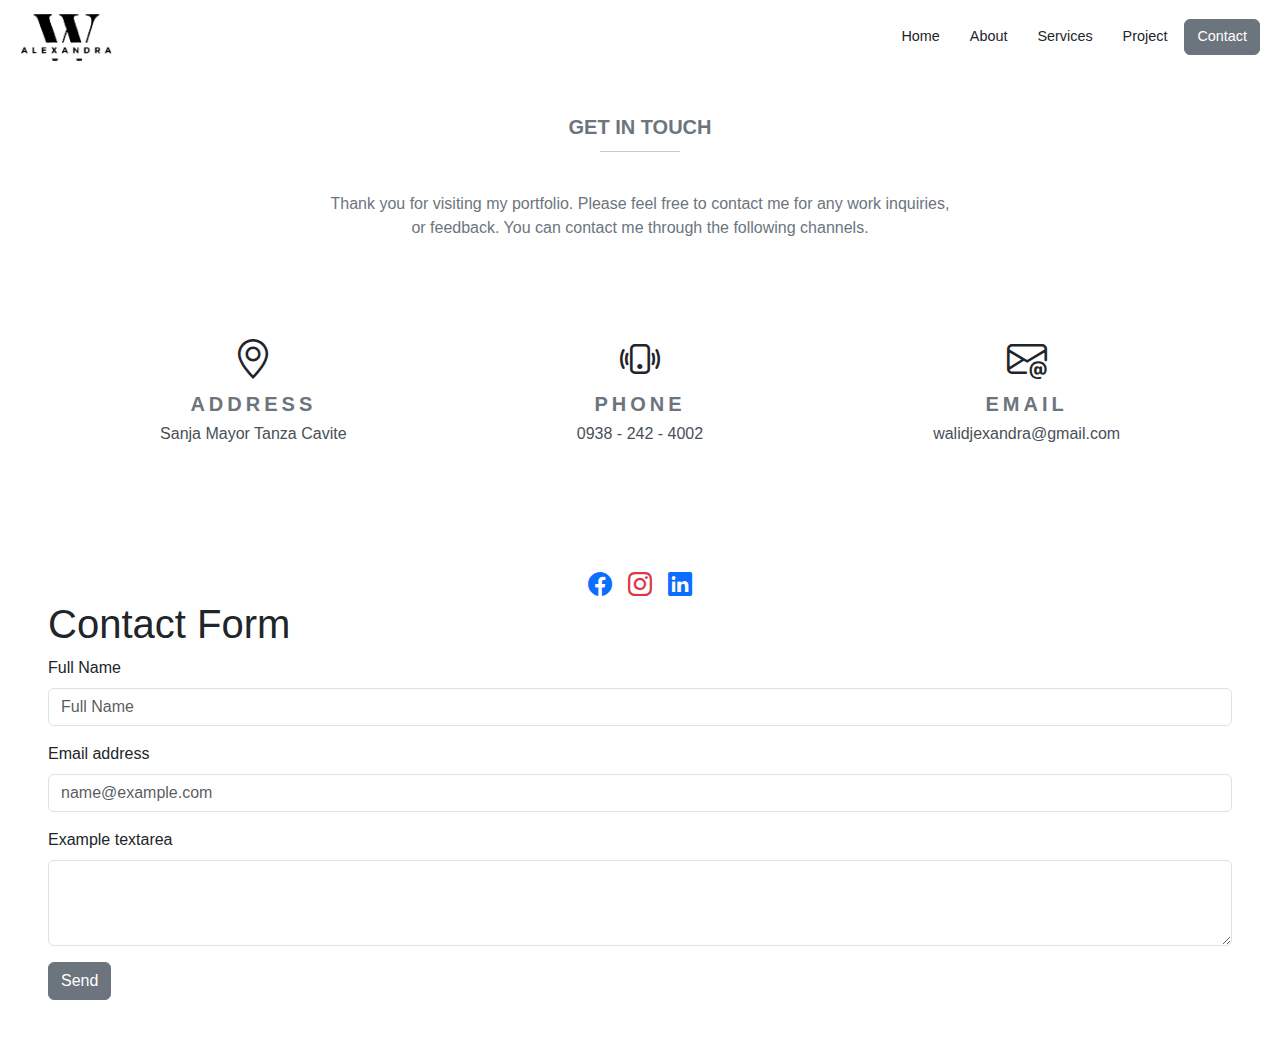
==== contact.html @ 41709610 "init" ====
<!DOCTYPE html>
<html lang="en">
<head>
    <meta charset="UTF-8">
    <meta http-equiv="X-UA-Compatible" content="IE=edge">
    <meta name="viewport" content="width=device-width, initial-scale=1.0">
    <title>Document</title>
    <link rel="stylesheet" href="css/contact.css">
    <link rel="stylesheet" href="https://cdn.jsdelivr.net/npm/bootstrap@5.3.0-alpha3/dist/css/bootstrap.min.css">
    <link rel="preconnect" href="https://fonts.googleapis.com">
    <link rel="stylesheet" href="https://cdn.jsdelivr.net/npm/bootstrap-icons@1.10.4/font/bootstrap-icons.css">
</head>
<body class="">
    <div class="h-100 w-100 ">
        <div>
            <nav id="navbar-example2" class="navbar navbar-expand-lg" style="margin-left: 20px; margin-right: 20px">
                <div>
                    <a href="index.html">
                        <img src="images/logo3.png" class="navbar-brand" style="height: 58px;">
                    </a>
                </div>

                <button class="navbar-toggler" type="button" data-bs-toggle="collapse" data-bs-target="#navbarScroll" aria-controls="navbarScroll" aria-expanded="false" aria-label="Toggle navigation">
                    <span class="navbar-toggler-icon"></span>
                </button>
                    
                <div class="collapse navbar-collapse" id="navbarScroll">
                    <ul class="nav nav-pills me-auto my-2 my-lg-0  gap-1 d-flex justify-content-end w-100" style="--bs-scroll-height: 100px;">
                        <li class="nav-item">
                            <a class="btn" href="index.html">Home</a>
                        </li>
                        <li class="nav-item">
                            <a class="btn" href="about.html">About</a>
                        </li>
                        <li class="nav-item">
                            <a class="btn" href="services.html">Services</a>
                        </li>
                        <li class="nav-item">
                            <a class="btn" href="project.html">Project</a>
                        </li>
                        <li class="nav-item">
                            <a class="btn btn-outline-secondary active" href="contact.html">Contact</a>
                        </li>
                    </ul>
                </div>
            </nav>
        </div>
        <div style="height: 88.8vh;">
            <div class=" p-5">
                <div class="">
                    <p class="text-secondary text-center fs-5 fw-bold mb-2" style="margin-top: -10px;">
                        GET IN TOUCH
                        <div style="margin-top: -15px;">
                            <div class="w-100 d-flex justify-content-center" >
                                <hr style="width: 80px">
                            </div>
                        </div>
                        <p class="text-secondary text-center fs-6 mt-4">Thank you for visiting my portfolio. Please feel free to contact me for any work inquiries, <br> or feedback. You can contact me through the following channels.</p>
                    </p>
                </div>   

                
                <div class="row row-cols-1 row-cols-md-3 g-4 mt-4 p-4 mb-5">
                    <div class="col">
                        <div class="card p-4">
                            <i class="bi bi-geo-alt h1 text-center"></i>
                            <h5 class="fw-bold text-center text-secondary">ADDRESS</h5>
                            <h6 class="text-center text-dark-emphasis">Sanja Mayor Tanza Cavite</h6>
                        </div>
                    </div>
                    <div class="col">
                        <div class="card p-4">
                            <!-- <i class="bi bi-geo-alt h1 text-center"></i> -->
                            <i class="bi bi-phone-vibrate h1 text-center"></i>
                            <h5 class="fw-bold text-center text-secondary">PHONE</h5>
                            <h6 class="text-center text-dark-emphasis">0938 - 242 - 4002</h6>
                        </div>
                    </div>
                    <div class="col">
                        <div class="card p-4">
                            <i class="bi bi-envelope-at  h1 text-center"></i>
                            <h5 class="fw-bold text-center text-secondary">EMAIL</h5>
                            <h6 class="text-center text-dark-emphasis">walidjexandra@gmail.com</h6>
                        </div>
                    </div>
                </div>
                <div class="mt-5 pt-4 d-flex justify-content-center gap-3">
                    <div>
                        <a href="https://www.facebook.com/xandra.walidje/"><i class="bi bi-facebook h4"></i></a>
                    </div>
                    <div>
                        <a href="https://www.instagram.com/xandrawalidje_/"><i class="bi bi-instagram h4 text-danger"></i></a>
                    </div>
                    <div>
                        <a href="https://www.linkedin.com/in/alexandra-walidje-43aaa2268//"><i class="bi bi-linkedin h4"></i></a>
                    </div>
                </div>

                <div>
                    <h1>Contact Form</h1>
                    <form action="https://formsubmit.co/walidjexandra@gmail.com" method="POST">
                        <!-- <input type="text" name="Name" placeholder="Full Name" required>
                        <input type="email" name="Email" placeholder="Email" required>
                        <textarea name="Message" placeholder="Message" cols="30" rows="10" required></textarea>
                        <button type="submit">Send</button> -->
                        <div class="mb-3">
                            <label class="form-label">Full Name</label>
                            <input type="text" class="form-control" name="name"  placeholder="Full Name">
                        </div>
                        <div class="mb-3">
                            <label class="form-label">Email address</label>
                            <input type="email" class="form-control" name="Email"  placeholder="name@example.com">
                        </div>
                        <div class="mb-3">
                            <label for="exampleFormControlTextarea1" class="form-label">Example textarea</label>
                            <textarea class="form-control" name="Message" rows="3"></textarea>
                        </div>
                        <button type="submit" class="btn btn-secondary">Send</button>
                    </form>
                </div>
                <!-- <h1>Contact Form</h1>
                <div class="mb-3">
                    <label for="exampleFormControlInput1" class="form-label">Email address</label>
                    <input type="email" class="form-control" name="Email"  placeholder="name@example.com">
                </div>
                <div class="mb-3">
                    <label for="exampleFormControlTextarea1" class="form-label">Example textarea</label>
                    <textarea class="form-control" name="Message" rows="3"></textarea>
                </div>
                <button type="submit">Send</button> -->


                <!-- <div class="container card mb-3 mt-5" style="max-width: 740px;">
                    <div class="row g-0 bg-secondary text-white ">
                        <div class="col-md-2">
                            <i class="bi bi-telephone-fill fs-1 d-flex justify-content-center align-items-center h-100"></i>
                        </div>
                        <div class="col-md-8">
                            <div class="card-body">
                            <h5 class="card-title">Card title</h5>
                            <p class="card-text">This is a wider card with supporting text below as a natural lead-in to additional content. This content is a little bit longer.</p>
                            <p class="card-text"><small class="text-body-secondary">Last updated 3 mins ago</small></p>
                            </div>
                        </div>
                    </div>
                </div> -->
            </div>
        </div>
    </div>
    <script src="https://cdn.jsdelivr.net/npm/bootstrap@5.3.0-alpha3/dist/js/bootstrap.bundle.min.js"></script>
</body>
</html>
---- css/contact.css ----
*{
    margin: 0;
    padding: 0;
    text-decoration: none;
    list-style: none;
    font-family: 'Merriweather', sans-serif;
}

/* HEADER */

.navbar a{
    /* color: white; */
    font-size: .9rem;
}

.nav a:hover{
    color: rgb(203, 203, 203);
}

.row .card{
    border: none;
}

h5{
    letter-spacing: 4px;
}
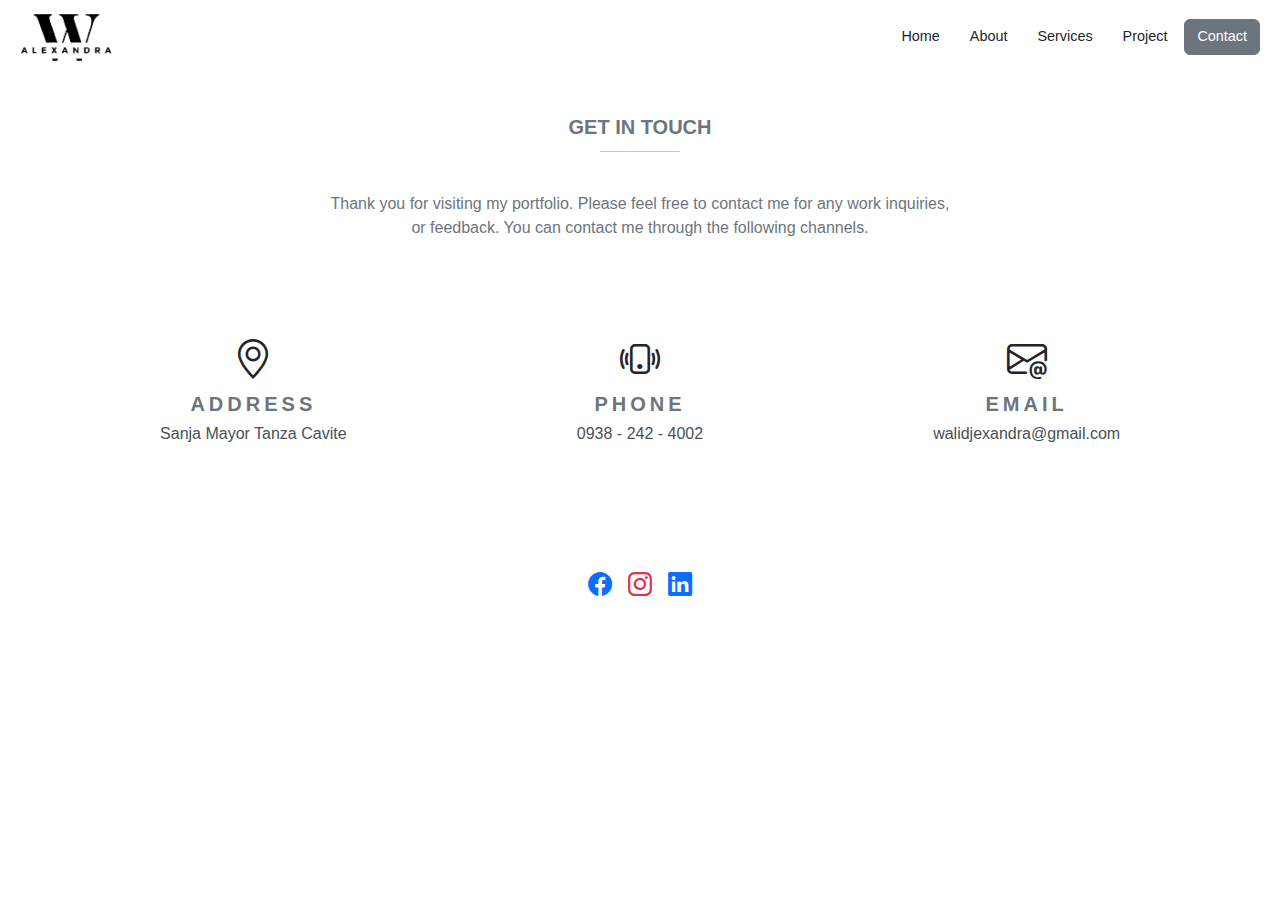
==== commit fbe1cfa3: "third commit" ====
--- a/contact.html
+++ b/contact.html
@@ -96,13 +96,9 @@
                     </div>
                 </div>
 
-                <div>
+                <!-- <div>
                     <h1>Contact Form</h1>
                     <form action="https://formsubmit.co/walidjexandra@gmail.com" method="POST">
-                        <!-- <input type="text" name="Name" placeholder="Full Name" required>
-                        <input type="email" name="Email" placeholder="Email" required>
-                        <textarea name="Message" placeholder="Message" cols="30" rows="10" required></textarea>
-                        <button type="submit">Send</button> -->
                         <div class="mb-3">
                             <label class="form-label">Full Name</label>
                             <input type="text" class="form-control" name="name"  placeholder="Full Name">
@@ -117,32 +113,6 @@
                         </div>
                         <button type="submit" class="btn btn-secondary">Send</button>
                     </form>
-                </div>
-                <!-- <h1>Contact Form</h1>
-                <div class="mb-3">
-                    <label for="exampleFormControlInput1" class="form-label">Email address</label>
-                    <input type="email" class="form-control" name="Email"  placeholder="name@example.com">
-                </div>
-                <div class="mb-3">
-                    <label for="exampleFormControlTextarea1" class="form-label">Example textarea</label>
-                    <textarea class="form-control" name="Message" rows="3"></textarea>
-                </div>
-                <button type="submit">Send</button> -->
-
-
-                <!-- <div class="container card mb-3 mt-5" style="max-width: 740px;">
-                    <div class="row g-0 bg-secondary text-white ">
-                        <div class="col-md-2">
-                            <i class="bi bi-telephone-fill fs-1 d-flex justify-content-center align-items-center h-100"></i>
-                        </div>
-                        <div class="col-md-8">
-                            <div class="card-body">
-                            <h5 class="card-title">Card title</h5>
-                            <p class="card-text">This is a wider card with supporting text below as a natural lead-in to additional content. This content is a little bit longer.</p>
-                            <p class="card-text"><small class="text-body-secondary">Last updated 3 mins ago</small></p>
-                            </div>
-                        </div>
-                    </div>
                 </div> -->
             </div>
         </div>
